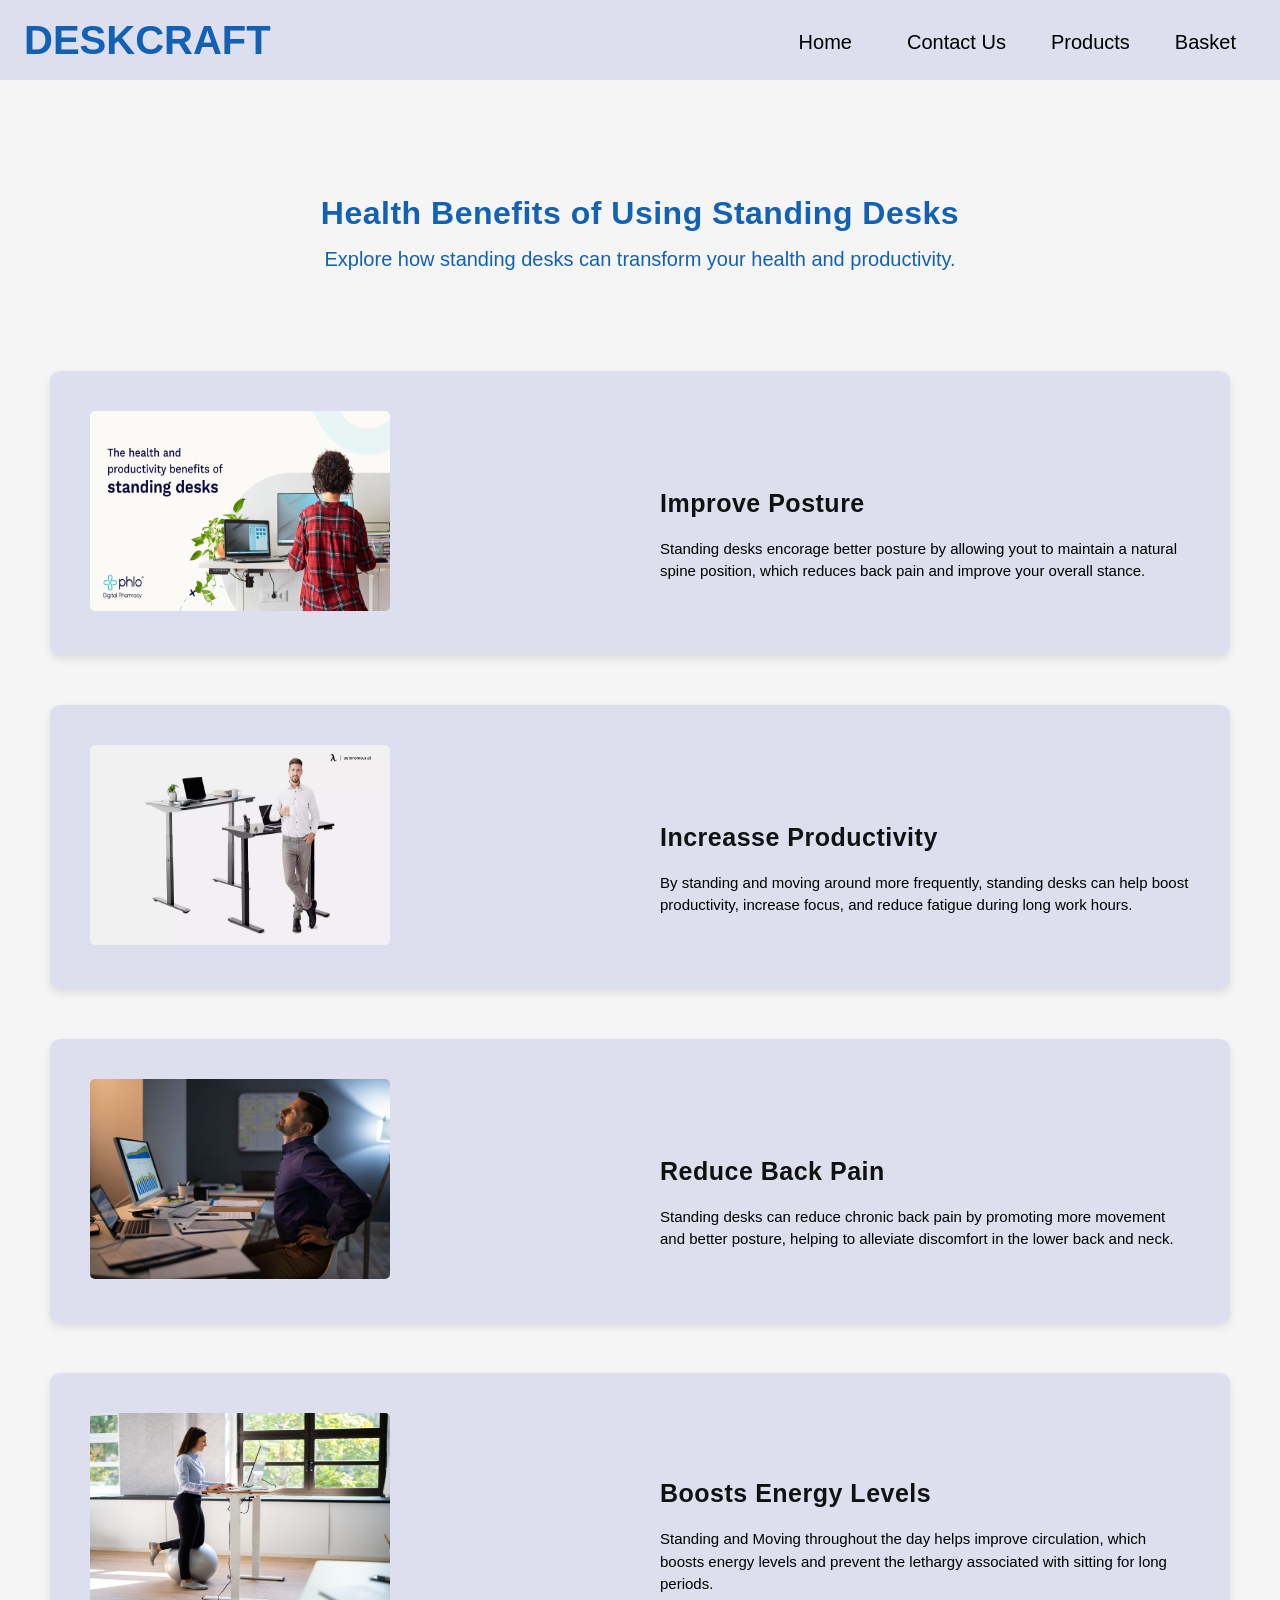
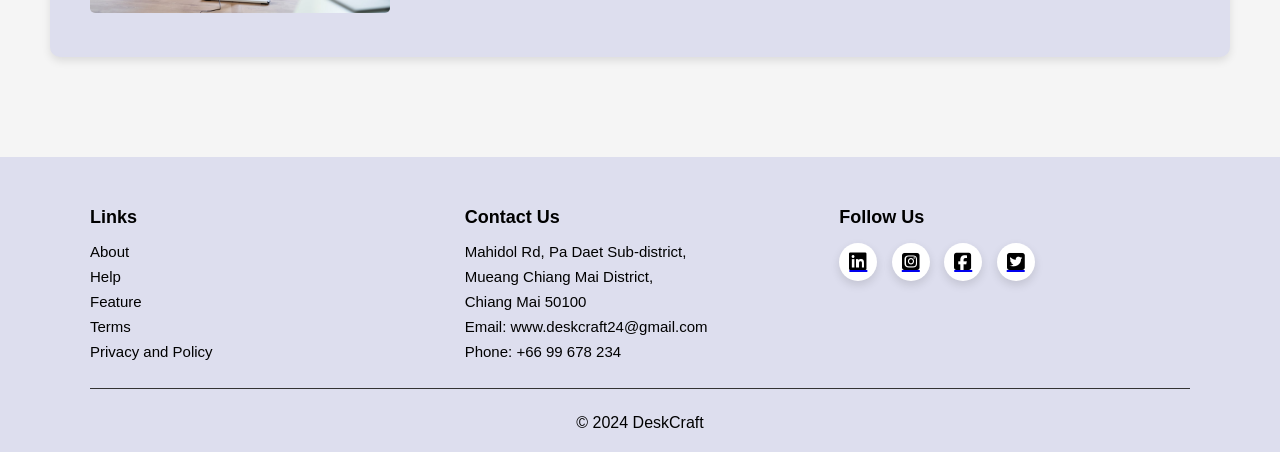
==== HealthBenefit.html @ 2354cfc4 "first" ====
<!DOCTYPE html>
<html lang="en">
<head>
	<meta charset="utf-8">
	<meta name="viewport" content="width=device-width, initial-scale=1">
	<title>Health Benefit</title>
	<link rel="stylesheet" href="https://cdnjs.cloudflare.com/ajax/libs/font-awesome/6.6.0/css/all.min.css" integrity="sha512-Kc323vGBEqzTmouAECnVceyQqyqdsSiqLQISBL29aUW4U/M7pSPA/gEUZQqv1cwx4OnYxTxve5UMg5GT6L4JJg==" crossorigin="anonymous" referrerpolicy="no-referrer">
	<link rel="stylesheet" type="text/css" href="css/main.css">
</head>
<body>
	<div class="main">
	<header>
		<h1 class="logo"><a href="Home.html">DESKCRAFT </a></h1>
		<input type="checkbox" id="nav-toggle" class="nav-toggle">
		<label for="nav-toggle" class="nav-toggle-label">
			<span class="bars"><span></span><span></span><span></span></span>
			Menu
		</label>
		<div class="nav-bar">
			<div class="nav-item">
				<a href="Home.html" target="_self"> Home </a>
			</div>
			<div class="nav-item">	
				<a href="ContactUs.html" target="_self">Contact Us</a>
			</div>
			<div class="product">
				<button class="btn-product">Products</button>
				<div class="dropdown-content">
					<a href="RisingDesk.html" target="_self">Rising Desk</a>
					<a href="HealthBenefit.html" target="_self">Health Benefits</a>
				</div>
			</div>
			<div class="nav-item">
				<a href="basket.html" target="_self"> Basket</a>
			</div>
		</div>
	</header>
	</div>
	<!-- Heder Section -->
	<main class="page-content">
	<header class="healthbenefits-header">
		<h1>Health Benefits of Using Standing Desks</h1>
		<p>Explore how standing desks can transform your health and productivity.</p>
	</header>
	<!-- Health Benefits Section -->
	<section class="health-benefits">
		<div class="hb-items">
			<div class="hb-image">
				<img src="Images/health_benefits2.png" alt="improve posture">
			</div>
			<div class="description">
				<h2>Improve Posture</h2>
				<p>Standing desks encorage better posture by allowing yout to maintain a natural spine position, which reduces back pain and improve your overall stance.</p>
			</div>
		</div>
		<div class="hb-items reverse">
			<div class="description">
				<h2>Increasse Productivity</h2>
				<p>By standing and moving around more frequently, standing desks can help boost productivity, increase focus, and reduce fatigue during long work hours.</p>
			</div>
			<div class="hb-image">
					<img src="Images/health_benefits4.webp" alt="increase productivity">
			</div>
		</div>
		<div class="hb-items">
			<div class="hb-image">
				<img src="Images/health_benefits5.avif" alt="reduce back pain">
			</div>
			<div class="description">
				<h2>Reduce Back Pain</h2>
				<p>Standing desks can reduce chronic back pain by promoting more movement and better posture, helping to alleviate discomfort in the lower back and neck.</p>
			</div>
		</div>
		<div class="hb-items reverse">
			<div class="description">
				<h2>Boosts Energy Levels</h2>
				<p>Standing and Moving throughout the day helps improve circulation, which boosts energy levels and prevent the lethargy associated with sitting for long periods.</p>
			</div>
			<div class="hb-image">
				<img src="Images/health_benefits3.jpg" alt="Boost Energy">
			</div>
		</div>
	</section>
	</main>
	<footer>
		<div class="footer-section">
				<div class="links">
					<h3>Links</h3>
					<ul>
						<li><a href="#">About</a></li>
						<li><a href="#">Help</a></li>
						<li><a href="#">Feature</a></li>
						<li><a href="#">Terms</a></li>
						<li><a href="#">Privacy and Policy</a></li>
					</ul>
				</div>
				<div class="footer-contact">
					<h3>Contact Us</h3>
					<p>Mahidol Rd, Pa Daet Sub-district, </p> 
					<p> Mueang Chiang Mai District,</p>
					<p>Chiang Mai 50100</p>
					<p>Email: <a href="#">www.deskcraft24@gmail.com</a></p>
					<p>Phone: +66 99 678 234</p>
				</div>
				<div class="social-icon">
					<h3>Follow Us</h3>
					<a href="https://www.linkedin.com/"><i class="fa-brands fa-linkedin"></i></a>
					<a href="https://www.instagram.com/"><i class="fa-brands fa-square-instagram"></i></a>
					<a href="https://www.facebook.com/"><i class="fa-brands fa-square-facebook"></i></a>
					<a href="https://x.com/"><i class="fa-brands fa-square-twitter"></i></a>
				</div>
		</div>
		<div class="copyright">
			<p>&copy; 2024 DeskCraft</p>
		</div>
	</footer>
</body>
</html>
---- css/main.css ----
*{
	margin: 0px;
	padding: 0px;
	box-sizing: border-box;
	font-family: Arial , sans-serif;
}
:root{
	--brand: #1261b5;
	--bg: #f5f5f5;
	--panel: #dddeee;
	--text: #111;
	--nav-height: 80px;
	--radius: 10px;
	--shadow: 0px 5px 12px rgba(0, 0, 0, 0.12);
}
body{
	background-color: var(--bg);
	color: var(--text);
}
/*																											Nav Start 																	*/
.main header{
	width: 100%;
	color: #fff;
	background-color: var(--panel);
	display: flex;
	justify-content: space-between;
	align-items: center;
	padding: 10px 24px;
	position: fixed;
	height: var(--nav-height);
	margin: 0;
	top: 0;
	left: 0;
	z-index: 1000;
}
.logo a{
	color: var(--brand);
	font-size: 40px;
	font-family: Poppins, sans-serif;
	float: left;
	text-decoration: none;
}
.nav-toggle{
	display: none;
}
.nav-toggle-label{
	display: none;
	align-items: center;
	gap: 10px;
	color: var(--brand);
	font-weight: bold;
	cursor: pointer;
	border: 1px solid var(--brand);
	padding: 6px 10px;
	border-radius: 6px;
	background: #fff;
}
.nav-toggle-label .bars{
	display: inline-block;
}
.nav-toggle-label .bars span{
	display: block;
	width: 22px;
	height: 2px;
	background: var(--brand);
	margin: 4px 0;
}
.nav-bar .nav-item{
	padding: 10px;
}
.nav-bar{
	display: flex;
	gap: 15px;
	max-width: 800px;
	flex-wrap: wrap;
	margin-top: 5px;
} 
.nav-bar a{
	font-family: Arial;
	font-size: 20px;
	color: black;
	text-decoration: none;
	padding: 10px 10px;
}
.product{
	overflow: visible;
	position: relative;
}
.product .btn-product {
	font-family: Arial;
	font-size: 20px;
	border: none;
	outline: none;
	color: black;
	padding: 10px 10px;
	background-color: inherit;
	cursor: pointer;
}
.nav-bar a:hover, .product:hover .btn-product{
	color: var(--brand);
}
.dropdown-content{
	display: none;
	border: none;
	background-color: var(--panel);
	border-radius: 5px;
	position: absolute;
	top: 100%;
	left: 0;
	min-width: 180px;
	box-shadow: 0px 8px 16px 0px rgba(0, 0, 0, 0.2);
	z-index: 1;
}
.dropdown-content a{
	float: none;
	color: black;
	padding: 12px 16px;
	text-decoration: none;
	display: block;
	text-align: left;
}
.dropdown-content a:hover{
	/* background-color: #1261b5; */
	color: var(--brand);
}
.product:hover .dropdown-content{
	display: block;
}
/*																											Nav End																					*/			
	
/*											       													Body Start 																			*/
.page-content{
	padding-top: calc(var(--nav-height) + 20px);
}
.body-img img{	
	width: 100%;
	height: 670px;
	object-fit: cover;
	border-radius: 10px;
}
.body-img{
	padding: 10px 10px;
}
.hero{
	position: relative;
	min-height: 520px;
	border-radius: 16px;
	overflow: hidden;
	margin: 10px;
	display: flex;
	align-items: center;
}
.hero::after{
	content: "";
	position: absolute;
	inset: 0;
	background: linear-gradient(90deg, rgba(0,0,0,0.55), rgba(0,0,0,0.15));
}
.hero-img{
	position: absolute;
	inset: 0;
	width: 100%;
	height: 100%;
	object-fit: cover;
}
.hero-content{
	position: relative;
	z-index: 1;
	color: #fff;
	max-width: 560px;
	margin-left: 40px;
	background: rgba(0,0,0,0.35);
	padding: 24px 28px;
	border-radius: 14px;
	backdrop-filter: blur(2px);
}
.hero-content h1{
	font-size: 44px;
	line-height: 1.1;
	margin-bottom: 12px;
}
.hero-content p{
	font-size: 18px;
	line-height: 1.6;
	margin-bottom: 18px;
}
.section{
	width: 80%;
	height: auto;
	margin: auto;
	margin-top: 10px;
	display: flex;
	align-items: center;
	padding: 20px;
	justify-content: center;
}
.text{
	flex: 1;
}
.text h1{
	font-size: 48px;
	color: var(--brand);
}
.cta{
	flex: 1;
	margin-top: 10px;
	margin-left: 25px;
}
.cta p{
	font-size: 20px;
}
.btns{
	margin-top: 40px;
}
.btn-learn-more{
	width: 120px;
	height: 40px;
	background: #000;
	border: none;
	font-size: 18px;
	cursor: pointer;
	color: #fff;
	transition: 0.2s ease;
	margin-right: 10px;
}
.btn-signup{
	width: 120px;
	height: 40px;
	background: #fff;
	border: 1px solid #000;
	font-size: 18px;
	cursor: pointer;
	color: #000;
	transition: 0.2s ease;
}
.btn-learn-more:hover{
	background-color: #333;
}
.btn-signup:hover{
	background-color: #333;
	color: #fff;
}
.section2{
	max-width: 100%;
/*	height: 490px;*/
/*	flex-wrap: wrap;*/
	margin: auto;
	padding: 40px 20px;
	margin-top: 30px;
	align-items: center;
	display: flex;
	justify-content: center;
	background-color: var(--panel);
	gap: 24px;

}
.section2 > div{
	flex-basis: 33.33%;
}
.section2 .body-img2 img{
	width: 100%;
	height: 380px;
/*	margin: 20px;
	margin-left: 75px;*/
	border: none;
	object-fit: cover;
	border-radius: 12px;
	box-shadow: var(--shadow);
}
.text2{
	text-align: left;
	padding: 10px;
}
.text2 h1{
	font-size: 34px;
	color: #000;
	line-height: 1.2;
	margin-bottom: 12px;
}
.text2 p{	
	font-size: 16px;
	color: #000;
	line-height: 25px;
	text-align: left;
}
.benf-list{
	list-style: none;
	margin-left: 0;
}
.benf-list li{
	display: flex;
	align-items: center;
	font-size: 16px;
	margin-bottom: 10px;
}
.fa-solid{
	font-size: 18px;
	margin-right: 10px;
}
.link{
	margin-top: 20px;
	/* border: 1px solid #333; */
}
.link a{
	color: var(--brand);
	text-decoration: none;
	font-weight: bold;

}
.section3{
	text-align: center;
	padding: 20px 20px;
	background-color: #f8f8f8;
}
.section3 h2{
	font-size: 32px;
	font-family: tahoma;
	margin-bottom: 28px;
	color: var(--brand);
	text-transform: none;
	letter-spacing: 0.5px;
}
.healthbenefits-container{
	display: flex;
	justify-content: center;
	gap: 24px;
	flex-wrap: wrap;
	max-width: 1100px;
	margin: 0 auto;
}
.healthbenefits{
	background-color: #fff;
	padding: 18px;
	width: 320px;
	box-shadow: var(--shadow);
	text-align: left;
	border-radius: var(--radius);
	border: 1px solid rgba(0, 0, 0, 0.08);
	transition: transform 0.2s ease, box-shadow 0.2s ease;
	display: flex;
	flex-direction: column;
}
.healthbenefits img{
	height: 220px;
	width: 100%;
	border-radius: 8px;
	object-fit: cover;
}
.section3 h3{
	font-size: 22px;
	margin: 14px 0 8px;
	color: #111;
}
.section3 p{
	font-size: 16px;
	margin-bottom: 15px;
	color: #222;
	line-height: 1.5;
	flex: 1;
}
.healthbenefits-container .link-explore, .link-details, .link-getstarted{
	display: inline-block;
	text-decoration: none;
	padding: 10px 14px;
	border: 1px solid var(--brand);
	border-radius: 999px;
	color: var(--brand);
	font-size: 15px;
	font-weight: bold;
	align-self: flex-start;
	background: #f3f7ff;
}
.link-getstarted:hover , .link-explore:hover, .link-details:hover{
	background-color: var(--brand);
	transition: 0.2s;
	color: #fff;
}
.healthbenefits:hover{
	transform: translateY(-6px);
	box-shadow: 0 10px 22px rgba(0, 0, 0, 0.16);
}
.section4{
	background-color: #F8F8F8;
	padding: 50px 0;
	text-align: center;
}
.section4 h2{
	margin-bottom: 28px;
	font-size: 32px;
	font-family: tahoma;
	color: var(--brand);
	text-transform: none;
	letter-spacing: 0.5px;
}
.promotions{
	display: grid;
/*	height: 600px;*/	
	grid-template-columns: repeat(4, 1fr);
	gap: 20px;
	border-radius: 8px;
	padding: 0 20px;
}
.promotions-desks img{
	width: 100%;
	border-radius: 12px;
	height: 240px;
	margin-bottom: 14px;
	background: #fff;
	object-fit: cover;
}
.promotions-desks h3{
	font-size: 22px;
	margin-bottom: 10px;
	font-family: tahoma;
}
.promotions-desks p{
	font-size: 15px;
	color: #000;
	margin-bottom: 10px;
}
.promotions-desks .price{
	font-size: 18px;
	font-weight: bold;
	display: block;
	color: var(--brand);
}
.btn-buynow{
	display: inline-block;
	border-radius: 5px;
	text-decoration: none;
	padding: 10px 20px;
	color: #fff;
	background-color: var(--brand);
	align-self: flex-start;
	width: auto;
}
.btn-buynow:hover{
	background-color: #0056b3;
}
.promotions-desks:hover{
	transform: translateY(-6px);
	transition: 0.2s;
	box-shadow: 0 10px 22px rgba(0, 0, 0, 0.16);
}
.promotions-desks{
	background: #fff;
	padding: 16px;
	border-radius: 14px;
	border: 1px solid rgba(0,0,0,0.08);
	box-shadow: var(--shadow);
	text-align: left;
	display: flex;
	flex-direction: column;
	transition: transform 0.2s ease, box-shadow 0.2s ease;
}
.video-section{
	position: relative;
	padding: 40px 20px 60px;
	background: #f8f8f8;
}
.video-section h2{
	text-align: center;
	font-size: 32px;
	font-family: tahoma;
	text-transform: none;
	color: var(--brand);
	margin: 0 auto 24px;
	padding: 0;
	max-width: 900px;
}
#bg-video{
	width: 100%;
	height: 100%;
	display: block;
	object-fit: cover;
}
.video-wrap{
	max-width: 1100px;
	margin: 0 auto;
	border-radius: 16px;
	overflow: hidden;
	box-shadow: var(--shadow);
	background: #000;
	aspect-ratio: 16 / 9;
	display: flex;
	align-items: center;
}
.end-text{
	padding:20px;
}
.end-text h1{
	font-size: 35px;
	text-align: center;
	color: var(--brand);
	margin-top:40px;
	margin-bottom: 25px;
	font-family: tahoma;
}
.end-text p{
	max-width: 800px;
	text-align: justify;
	font-size: 18px;
	margin: 0 auto;
	line-height: 1.5;
	font-family: tahoma, sans-serif;
}
/*																										Body End																	*/
/*																							 	 Contact Us Page Start												*/
.contact-container{
	max-width: 900px;
	margin: 40px auto;
	display: flex;
	background-color: #fff;
	box-shadow: 2px 2px 4px rgba(0, 0, 0, 0.5);
	border-radius: 10px;
	gap: 5px;
}
.map{
	width: 50%;
}
.map iframe{
	width: 100%;
	height: 100%;
	border: none;
	border-radius: 10px 0 0 10px;
}
.form{
	border: 10px;
/*	border: 1px solid	#333;*/
	border-radius: 5px;
	padding: 3%;
	background-color: #fff;
	width: 50%;
	text-align: center;
	box-shadow: 0px 8px 20px 0px rgba(0, 0, 0, 0.2);
	display: flex;
	flex-direction: column;
	gap: 6px;
}
.form h3{
	font-size: 24px;
	margin-bottom: 5px;
	color: black;
	text-transform: uppercase;
}
.form p {
	font-size: 14px;
	margin-bottom: 16px;
	color: #000;
}
.contact-form{
	display: grid;
	grid-template-columns: 1fr 1fr;
	gap: 14px 16px;
	text-align: left;
}
.form-text{
	margin-bottom: 20px;
	text-align: left;
}
.form-text label{
	font-weight: bold;
	display: block;
	margin-bottom: 5px;
}
.form-text span{
	color: red;
}
input, textarea {
	width: 100%;
	padding: 10px;
	border: 1px solid #333;
	border-radius: 6px;
	background: #fff;
	transition: border-color 0.2s ease, box-shadow 0.2s ease;
}
input:focus, textarea:focus{
	outline: none;
	border-color: var(--brand);
	box-shadow: 0 0 0 3px rgba(18, 97, 181, 0.15);
}
textarea {
	resize: none;
}
#message{
	min-height: 140px;
}
.contact-form .full{
	grid-column: span 2;
}
#first-name{
	height: 36px;
	border: 1px solid black;
	border-radius: 3px;
	margin-top: 10px;
}
#last-name{
	height: 36px;
	margin-top: 10px;
	border: 1px solid black;
	border-radius: 3px;
}
.form-actions{
	grid-column: span 2;
	display: flex;
	justify-content: flex-end;
}
.btn-submit{
	background-color: var(--brand);
	color: white;
	padding: 10px 20px;
	border: none;
	border-radius: 5px;
	font-size: 16px;
	cursor: pointer;
	text-transform: uppercase;
	margin-top: 5px;
	transition: 0.2s ease;
}
.btn-submit:hover{
	background-color: #000;
}
/*																													Contact Us Page	End											*/

/*																											Rising Desk Page Start											*/
#rd-section .rd-container{
	margin: 20px 10px;
	display: grid;
	grid-template-columns: repeat(auto-fit, minmax(300px,1fr));
	justify-content: center;
	align-items: center;
	gap: 24px;
}
#rd-section{
	padding-top: 20px;
}
.rd-hero{
	background: linear-gradient(135deg, #f5f7ff, #e9effa);
	border-radius: 16px;
	padding: 28px 32px;
	margin: 10px;
	box-shadow: var(--shadow);
}
.rd-hero h1{
	font-size: 34px;
	color: var(--brand);
	margin-bottom: 8px;
}
.rd-hero p{
	font-size: 16px;
	color: #333;
}
.rd-header{
	text-align: center;
	margin: 20px auto 10px;
	max-width: 900px;
}
.rd-header h2{
	font-size: 28px;
	color: #111;
	margin-bottom: 6px;
}
.rd-header p{
	color: #444;
}
.risingdesk:hover {
	transform: translateY(-5px);
	transition: 0.2s;
}
.risingdesk {
	text-align: left;
	background-color: #fff;
	padding: 16px;
	border-radius: 12px;
	width: 300px;
	box-shadow: var(--shadow);
	margin: auto;
	position: relative;
}
.risingdesk .img{
	display: block;
	border: 1px solid rgba(0,0,0,0.08);
	border-radius: 10px;
	width: 100%;
	height: 220px;
	background-color: transparent;
	position: relative;
}
.risingdesk .img img{
	width: 100%;
	height: 100%;
	border-radius: 10px;
	object-fit: cover;
}
.plus-icon i{
/*	top: 200px;*/
	bottom: 10px;
	right: 10px;
	font-size: 25px;
	position: absolute;
	cursor: pointer;
	background: #fff;
	border-radius: 50%;
	box-shadow: 0 6px 16px rgba(0,0,0,0.15);
	padding: 6px;
}
.risingdesk h2{
	margin-top: 10px;
	font-size: 18px;
}
.risingdesk a{
	font-size: 16px;
	color: var(--brand);
}
.plus-icon i:hover{
	color: var(--brand);
	transition: 0.2s;
}
.risingdesk p{
	font-size: 15px;
	cursor: pointer;
	margin: 5px;
}
.risingdesk p b{
	color: var(--brand);
	font-size: 16px;
}
/*																									Rising Desk Page End																*/
/*																									Health Benefits Page Start 													*/
.healthbenefits-header h1, .health-benefits h2 {
	font-family: tahoma, sans-serif;
	margin-top: 45px;
	text-transform: none;
	letter-spacing: 0.5px;
}
.health-benefits img{
	width: 300px;
	height: 200px;
	border-radius: 5px;
}
.healthbenefits-header{
	text-align: center;
	padding: 50px;
}
.healthbenefits-header h1{
	font-size: 32px;
	margin-bottom: 16px;
	color: var(--brand);
}
.healthbenefits-header p{
	font-size: 20px;
	color: #1261b5;
}
.health-benefits{
	padding: 50px;
}
.hb-items{
	display: flex;
	background-color: #dddeee;
	padding: 20px;
	align-items: center;
	margin-bottom: 50px;
	border-radius: 10px;
	box-shadow: 0 4px 8px rgba(0, 0, 0, 0.1);
}
.hb-items.reverse{
	flex-direction: row-reverse;
}
.hb-image{
	flex: 1;
	padding: 20px;
}
.description{
	flex: 1;
	padding: 20px;
}
.description h2{
	font-size: 25px;
	margin-bottom: 20px;
}
.description p{
	font-size: 15px;
	color: #000;
	line-height: 1.5;
}
/*																										Health Benefits Page end 												*/

/*																											Basket Page Start 														*/
.basket h2{	
	text-align: center;
	font-size: 32px;
	margin-bottom: 25px;
	text-transform: none;
	letter-spacing: 0.5px;
}
.basket h2, .basket-products h2{
	font-family: tahoma, sans-serif;
}
.basket-products img{
	width: 120px;
	height: 120px;
	object-fit: cover;
	border-radius: 10px;
}
.basket{
	background-color: var(--panel);
	width: 80%;
	padding: 20px;
	margin: 30px auto 50px;
	border-radius: 8px;
	box-shadow: 0 4px 8px rgba(0, 0, 0, 0.1);
}
.basket-head{
	display: grid;
	grid-template-columns: 1fr 120px 80px;
	gap: 12px;
	padding: 10px 20px;
	font-weight: bold;
	color: #333;
	text-transform: uppercase;
	font-size: 13px;
	letter-spacing: 0.6px;
}
.basket-products{
	display: grid;
	grid-template-columns: 1fr 120px 80px;
	align-items: center;
	gap: 12px;
	padding: 18px 20px;
	margin-bottom: 18px;
	border: 1px solid rgba(0,0,0,0.12);
	border-radius: 10px;
	background-color: #fff;
	box-shadow: var(--shadow);
}
.basket-info{
	display: flex;
	align-items: center;
	gap: 16px;
}
.products-details{
	flex: 1;
	margin-left: 0;
}
.products-details h2{
	margin-bottom: 10px;
	font-size: 18px;
}
.products-details p{
	font-size: 16px;
	margin-bottom: 5px;
}
.basket-price{
	font-weight: bold;
	color: var(--brand);
	font-size: 16px;
}
.basket-qty{
	display: flex;
	justify-content: flex-start;
}
.qualtity{
	padding: 10px;
	width: 70px;
	font-size: 16px;
	border-radius: 1px;
	border-radius: 2px;
}
.total{
	margin-top: 20px;
	display: flex;
	justify-content: space-between;
	align-items: center;
	gap: 12px;
	padding: 10px 4px 0;
}
.total h2{
	font-size: 20px;
	font-family: tahoma;
	margin-bottom: 10px;
}
.btn-checkout{
	color: #000;
	background-color: var(--brand);
	border: none;
	padding: 10px 10px;
	color: #fff;
	cursor: pointer;
	border-radius: 5px;
	font-size: 18px;
	transition: 0.3s ease;
	text-transform: uppercase;
}
.btn-checkout:hover{
	background-color: #333;

}
/*																												Basket Page End 													*/
/*																													Footer Start														*/
footer{
	background-color:  var(--panel);
	color: #000;
	padding: 40px 20px 20px;
}
.footer-section{
	display: flex;
	justify-content: center;
	gap: 24px;
	max-width: 1100px;
	width: 100%;
	margin: 0 auto;
	padding: 10px 0 20px;
	border-bottom: 1px solid #333;
}
.footer-section > div{
	flex: 1;
	min-width: 220px;
	text-align: left;
}
.links h3, .footer-contact h3, .social-icon h3{
	margin-bottom: 15px;
	font-size: 18px;
}
.links a, .footer-contact a{
	color: #000;
	text-decoration: none;
	font-size: 15px;
}
.links ul{
	list-style: none;
}
.links ul li a:hover, .footer-contact a:hover{
	text-decoration: underline;
}
.footer-contact p, .links ul li {
	margin: 8px 0;
	font-size: 15px;
}
.social-icon a{
	margin-right: 10px;
	display: inline-flex;
	align-items: center;
	justify-content: center;
	width: 38px;
	height: 38px;
	border-radius: 50%;
	background: #fff;
	box-shadow: 0 4px 10px rgba(0,0,0,0.12);
	transition: transform 0.2s ease, box-shadow 0.2s ease;
}
.footer-copyright{
	text-align: center;
	padding: 10px 0;
	border-top: 1px solid	black;
	margin-top: 20px;
}
.copyright p{
	text-align: center;
	margin-top: 25px;
}
.fa-brands{
	font-size: 20px;
	color: black;
}
.social-icon a:hover{
	transform: translateY(-2px);
	box-shadow: 0 8px 18px rgba(0,0,0,0.18);
}

@media only screen and (max-width: 768px){
	.nav-toggle-label{
		display: flex;
	}
	.nav-bar{
		position: absolute;
		top: var(--nav-height);
		left: 0;
		right: 0;
		background: var(--panel);
		flex-direction: column;
		align-items: flex-start;
		padding: 12px 20px 16px;
		gap: 6px;
		display: none;
		box-shadow: var(--shadow);
	}
	.nav-bar .nav-item{
		width: 100%;
		padding: 6px 0;
	}
	.nav-bar a, .product .btn-product{
		width: 100%;
		padding: 8px 0;
		text-align: left;
	}
	.nav-toggle:checked + .nav-toggle-label + .nav-bar{
		display: flex;
	}
	.product{
		width: 100%;
	}
	.dropdown-content{
		position: static;
		box-shadow: none;
		background: transparent;
		padding-left: 12px;
	}
	.product:hover .dropdown-content{
		display: none;
	}
	.product:focus-within .dropdown-content{
		display: block;
	}
}
/*																												Footer End														*/

/*																												Responsive															*/
.row::after {
  content: "";
  clear: both;
  display: table;
}

[class*="col-"] {
  float: left;
  padding: 10px;
}


@media only screen and (min-width: 800px) {
  /* For desktop: > 800 */
  .col-l-1 {width: 8.33%;}
  .col-l-2 {width: 16.66%;}
  .col-l-3 {width: 25%;}
  .col-l-4 {width: 33.33%;}
  .col-l-5 {width: 41.66%;}
  .col-l-6 {width: 50%;}
  .col-l-7 {width: 58.33%;}
  .col-l-8 {width: 66.66%;}
  .col-l-9 {width: 75%;}
  .col-l-10 {width: 83.33%;}
  .col-l-11 {width: 91.66%;}
  .col-l-12 {width: 100%;}
}

@media only screen and (min-width: 550px) and (max-width: 799px) {

  /* For tablet: > 550  and  < 799 */
  .col-m-1 {width: 8.33%;}
  .col-m-2 {width: 16.66%;}
  .col-m-3 {width: 25%;}
  .col-m-4 {width: 33.33%;}
  .col-m-5 {width: 41.66%;}
  .col-m-6 {width: 50%;}
  .col-m-7 {width: 58.33%;}
  .col-m-8 {width: 66.66%;}
  .col-m-9 {width: 75%;}
  .col-m-10 {width: 83.33%;}
  .col-m-11 {width: 91.66%;}
  .col-m-12 {width: 100%;}
}
@media only screen and (max-width: 549px) {
  /* For mobiles: < 549 */
  .col-s-1 {width: 8.33%;}
  .col-s-2 {width: 16.66%;}
  .col-s-3 {width: 25%;}
  .col-s-4 {width: 33.33%;}
  .col-s-5 {width: 41.66%;}
  .col-s-6 {width: 50%;}
  .col-s-7 {width: 58.33%;}
  .col-s-8 {width: 66.66%;}
  .col-s-9 {width: 75%;}
  .col-s-10 {width: 83.33%;}
  .col-s-11 {width: 91.66%;}
  .col-s-12 {width: 100%;}

  .risingdesks-section{
 		flex-direction: column;
 		align-items: center;
 	}
 	.risingdesk{
 		margin-bottom: 20px;
 	}
  .footer-links, .footer-contact, .footer-social {
  	text-align: center;
  }
 }
@media only screen and (max-width: 768px) {
 	.header-button{
			margin: 10px;
 	}
	.section2, .healthbenefits-container {
		flex-direction: column;
		text-align: center;
	}
	.hero{
		min-height: 420px;
		margin: 10px;
	}
	.hero-content{
		margin: 0 16px;
		max-width: 100%;
	}
	.hero-content h1{
		font-size: 32px;
	}
 	.section2 > div{
 		margin-bottom: 30px;
 	}
 	.section3 .healthbenefits-container{
 		padding: 0 20px;
 	}
 	.section3 .healthbenefits{
 		width: 100%;
 	}
 	.healthbenefits-container{
 		gap: 10px;
 	}
	.footer-section{
		flex-direction: column;
		justify-content: center;
		align-items: center;
	}
	.footer-section > div{
		margin-bottom: 20px;
		text-align: center;
	}
 	.promotions{
		grid-template-columns: 1fr 1fr;
		gap: 15px;
	}
 	.contact-container{
		flex-direction: column;
		align-items: center;
		box-shadow: 0 0 0;
	}
	.contact-container > div{
		width: 90%;
	}
	.map{
		height: 400px;
	}
	.basket{
		width: 92%;
	}
	.basket-head{
		display: none;
	}
	.basket-products{
		grid-template-columns: 1fr;
	}
	.basket-products img{
		width: 100%;
		height: auto;
		max-height: 220px;
	}
	.basket-price, .basket-qty{
		justify-content: flex-start;
	}
	.full-name{
		flex-direction: column;
		justify-content: flex-start;
	}
	.full-name > input{
		width: 100%;
	}
	#first-name{
		width: 100%;
	}
	#last-name{
		margin-left: 0;
		width: 100%;
	}
	.contact-form{
		grid-template-columns: 1fr;
	}
	.contact-form .full{
		grid-column: span 1;
	}
	.form-actions{
		justify-content: flex-start;
	}
	.hb-items, .hb-items.reverse{
		flex-direction: column;
	}
	.description h2{
		text-align: center;
	}
	.description p{
		text-align: justify;
	}
	.end-text p{
		margin: 0;
	}
 }
@media screen and (max-width: 480px){
	.promotions{
		grid-template-columns: 1fr;
	}
}
/*																										Responsive															*/
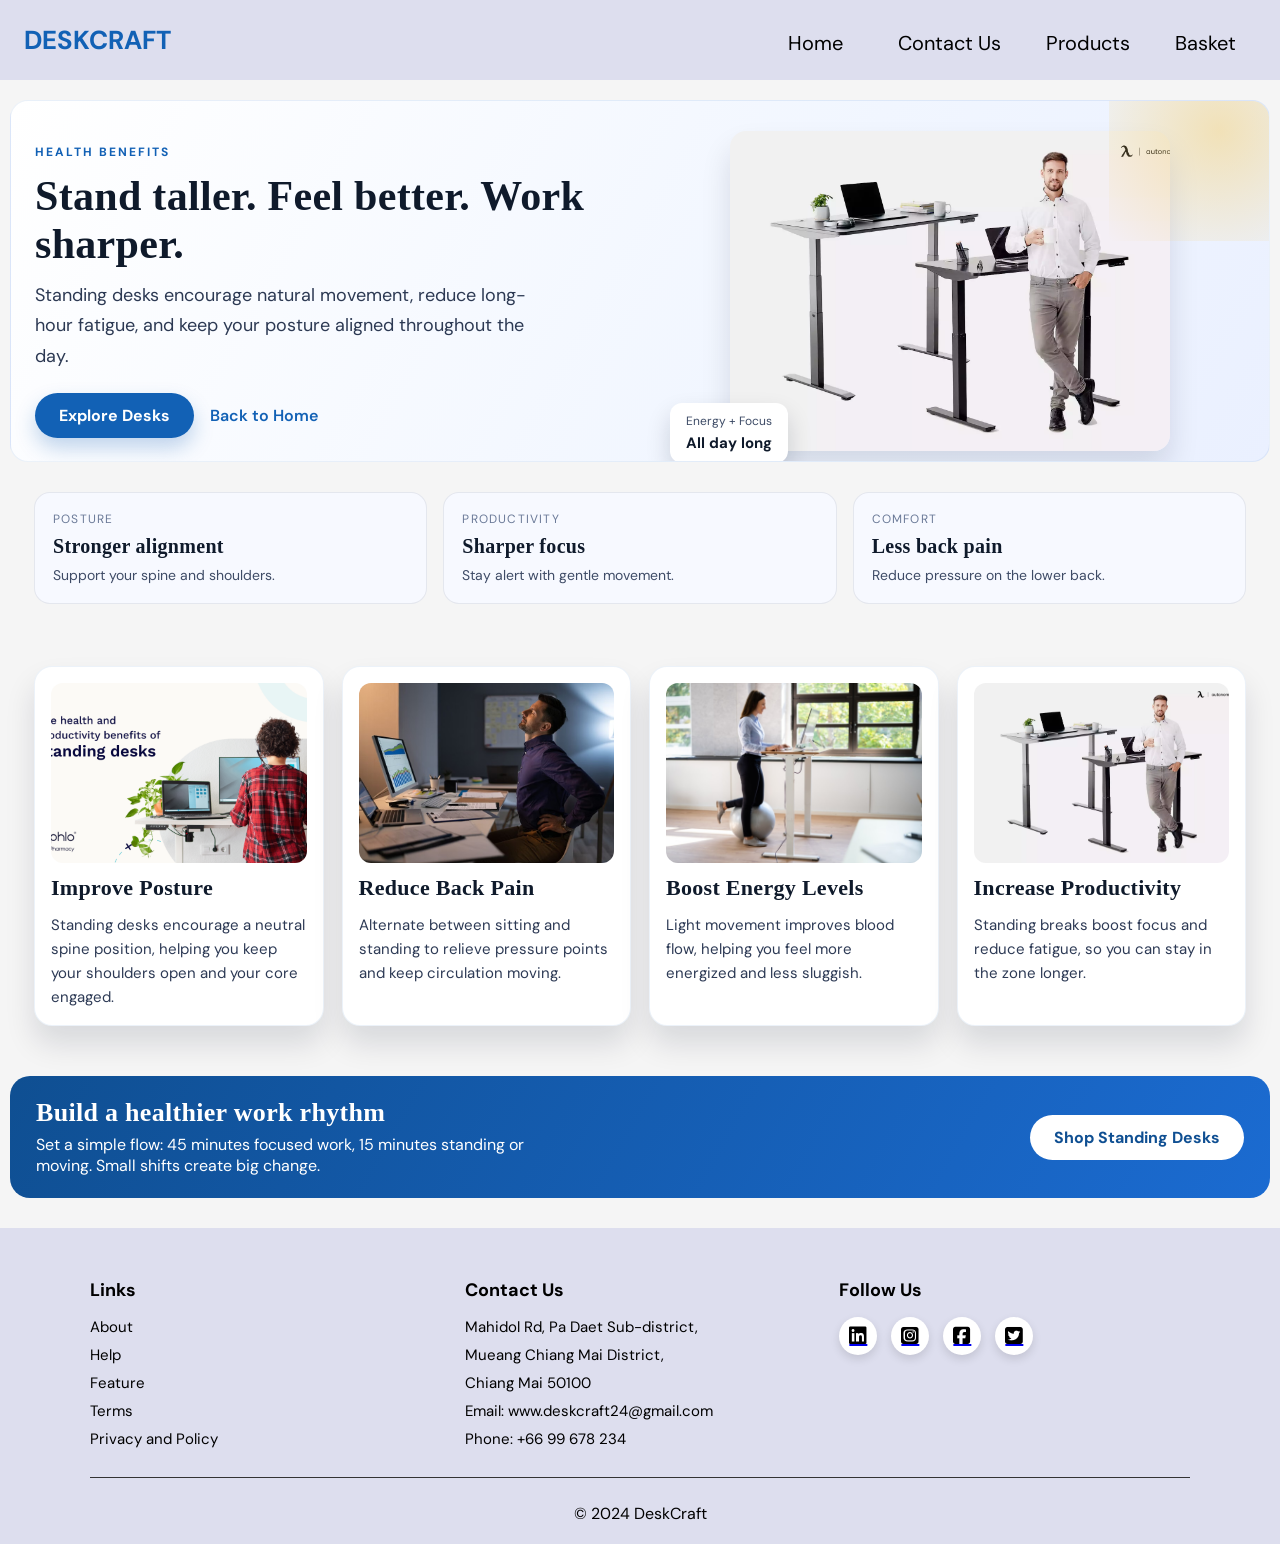
==== commit 53fd5e7c: "update" ====
--- a/HealthBenefit.html
+++ b/HealthBenefit.html
@@ -36,51 +36,75 @@
 		</div>
 	</header>
 	</div>
-	<!-- Heder Section -->
-	<main class="page-content">
-	<header class="healthbenefits-header">
-		<h1>Health Benefits of Using Standing Desks</h1>
-		<p>Explore how standing desks can transform your health and productivity.</p>
-	</header>
-	<!-- Health Benefits Section -->
-	<section class="health-benefits">
-		<div class="hb-items">
-			<div class="hb-image">
-				<img src="Images/health_benefits2.png" alt="improve posture">
+	<!-- Health Benefits Page -->
+	<main class="page-content hb-page">
+		<section class="hb-hero">
+			<div class="hb-hero-content">
+				<p class="hb-eyebrow">Health Benefits</p>
+				<h1>Stand taller. Feel better. Work sharper.</h1>
+				<p class="hb-sub">Standing desks encourage natural movement, reduce long-hour fatigue, and keep your posture aligned throughout the day.</p>
+				<div class="hb-cta">
+					<a class="hb-btn" href="RisingDesk.html">Explore Desks</a>
+					<a class="hb-link" href="Home.html">Back to Home</a>
+				</div>
 			</div>
-			<div class="description">
+			<div class="hb-hero-media">
+				<img src="Images/health_benefits4.webp" alt="Healthy work setup">
+				<div class="hb-badge">
+					<span>Energy + Focus</span>
+					<strong>All day long</strong>
+				</div>
+			</div>
+		</section>
+
+		<section class="hb-metrics">
+			<div class="hb-metric">
+				<p>Posture</p>
+				<h3>Stronger alignment</h3>
+				<span>Support your spine and shoulders.</span>
+			</div>
+			<div class="hb-metric">
+				<p>Productivity</p>
+				<h3>Sharper focus</h3>
+				<span>Stay alert with gentle movement.</span>
+			</div>
+			<div class="hb-metric">
+				<p>Comfort</p>
+				<h3>Less back pain</h3>
+				<span>Reduce pressure on the lower back.</span>
+			</div>
+		</section>
+
+		<section class="hb-grid">
+			<article class="hb-card">
+				<img src="Images/health_benefits2.png" alt="Improve posture">
 				<h2>Improve Posture</h2>
-				<p>Standing desks encorage better posture by allowing yout to maintain a natural spine position, which reduces back pain and improve your overall stance.</p>
+				<p>Standing desks encourage a neutral spine position, helping you keep your shoulders open and your core engaged.</p>
+			</article>
+			<article class="hb-card">
+				<img src="Images/health_benefits5.avif" alt="Reduce back pain">
+				<h2>Reduce Back Pain</h2>
+				<p>Alternate between sitting and standing to relieve pressure points and keep circulation moving.</p>
+			</article>
+			<article class="hb-card">
+				<img src="Images/health_benefits3.jpg" alt="Boost energy levels">
+				<h2>Boost Energy Levels</h2>
+				<p>Light movement improves blood flow, helping you feel more energized and less sluggish.</p>
+			</article>
+			<article class="hb-card">
+				<img src="Images/health_benefits4.webp" alt="Increase productivity">
+				<h2>Increase Productivity</h2>
+				<p>Standing breaks boost focus and reduce fatigue, so you can stay in the zone longer.</p>
+			</article>
+		</section>
+
+		<section class="hb-banner">
+			<div class="hb-banner-text">
+				<h2>Build a healthier work rhythm</h2>
+				<p>Set a simple flow: 45 minutes focused work, 15 minutes standing or moving. Small shifts create big change.</p>
 			</div>
-		</div>
-		<div class="hb-items reverse">
-			<div class="description">
-				<h2>Increasse Productivity</h2>
-				<p>By standing and moving around more frequently, standing desks can help boost productivity, increase focus, and reduce fatigue during long work hours.</p>
-			</div>
-			<div class="hb-image">
-					<img src="Images/health_benefits4.webp" alt="increase productivity">
-			</div>
-		</div>
-		<div class="hb-items">
-			<div class="hb-image">
-				<img src="Images/health_benefits5.avif" alt="reduce back pain">
-			</div>
-			<div class="description">
-				<h2>Reduce Back Pain</h2>
-				<p>Standing desks can reduce chronic back pain by promoting more movement and better posture, helping to alleviate discomfort in the lower back and neck.</p>
-			</div>
-		</div>
-		<div class="hb-items reverse">
-			<div class="description">
-				<h2>Boosts Energy Levels</h2>
-				<p>Standing and Moving throughout the day helps improve circulation, which boosts energy levels and prevent the lethargy associated with sitting for long periods.</p>
-			</div>
-			<div class="hb-image">
-				<img src="Images/health_benefits3.jpg" alt="Boost Energy">
-			</div>
-		</div>
-	</section>
+			<a class="hb-btn hb-btn-light" href="RisingDesk.html">Shop Standing Desks</a>
+		</section>
 	</main>
 	<footer>
 		<div class="footer-section">
--- a/css/main.css
+++ b/css/main.css
@@ -1,9 +1,12 @@
+@import url('https://fonts.googleapis.com/css2?family=DM+Sans:wght@400;600;700&display=swap');
+
 *{
 	margin: 0px;
 	padding: 0px;
 	box-sizing: border-box;
-	font-family: Arial , sans-serif;
-}
+	font-family: "DM Sans", sans-serif;
+}
+
 :root{
 	--brand: #1261b5;
 	--bg: #f5f5f5;
@@ -35,8 +38,8 @@
 }
 .logo a{
 	color: var(--brand);
-	font-size: 40px;
-	font-family: Poppins, sans-serif;
+	font-size: 26px;
+	font-family: inherit;
 	float: left;
 	text-decoration: none;
 }
@@ -76,7 +79,7 @@
 	margin-top: 5px;
 } 
 .nav-bar a{
-	font-family: Arial;
+	font-family: inherit;
 	font-size: 20px;
 	color: black;
 	text-decoration: none;
@@ -87,7 +90,7 @@
 	position: relative;
 }
 .product .btn-product {
-	font-family: Arial;
+	font-family: inherit;
 	font-size: 20px;
 	border: none;
 	outline: none;
@@ -242,8 +245,6 @@
 }
 .section2{
 	max-width: 100%;
-/*	height: 490px;*/
-/*	flex-wrap: wrap;*/
 	margin: auto;
 	padding: 40px 20px;
 	margin-top: 30px;
@@ -260,8 +261,6 @@
 .section2 .body-img2 img{
 	width: 100%;
 	height: 380px;
-/*	margin: 20px;
-	margin-left: 75px;*/
 	border: none;
 	object-fit: cover;
 	border-radius: 12px;
@@ -299,7 +298,6 @@
 }
 .link{
 	margin-top: 20px;
-	/* border: 1px solid #333; */
 }
 .link a{
 	color: var(--brand);
@@ -314,7 +312,7 @@
 }
 .section3 h2{
 	font-size: 32px;
-	font-family: tahoma;
+	font-family: inherit;
 	margin-bottom: 28px;
 	color: var(--brand);
 	text-transform: none;
@@ -387,14 +385,13 @@
 .section4 h2{
 	margin-bottom: 28px;
 	font-size: 32px;
-	font-family: tahoma;
+	font-family: inherit;
 	color: var(--brand);
 	text-transform: none;
 	letter-spacing: 0.5px;
 }
 .promotions{
 	display: grid;
-/*	height: 600px;*/	
 	grid-template-columns: repeat(4, 1fr);
 	gap: 20px;
 	border-radius: 8px;
@@ -411,7 +408,7 @@
 .promotions-desks h3{
 	font-size: 22px;
 	margin-bottom: 10px;
-	font-family: tahoma;
+	font-family: inherit;
 }
 .promotions-desks p{
 	font-size: 15px;
@@ -461,7 +458,7 @@
 .video-section h2{
 	text-align: center;
 	font-size: 32px;
-	font-family: tahoma;
+	font-family: inherit;
 	text-transform: none;
 	color: var(--brand);
 	margin: 0 auto 24px;
@@ -494,7 +491,7 @@
 	color: var(--brand);
 	margin-top:40px;
 	margin-bottom: 25px;
-	font-family: tahoma;
+	font-family: inherit;
 }
 .end-text p{
 	max-width: 800px;
@@ -502,7 +499,7 @@
 	font-size: 18px;
 	margin: 0 auto;
 	line-height: 1.5;
-	font-family: tahoma, sans-serif;
+	font-family: inherit;
 }
 /*																										Body End																	*/
 /*																							 	 Contact Us Page Start												*/
@@ -727,61 +724,207 @@
 }
 /*																									Rising Desk Page End																*/
 /*																									Health Benefits Page Start 													*/
-.healthbenefits-header h1, .health-benefits h2 {
-	font-family: tahoma, sans-serif;
-	margin-top: 45px;
-	text-transform: none;
-	letter-spacing: 0.5px;
-}
-.health-benefits img{
-	width: 300px;
-	height: 200px;
-	border-radius: 5px;
-}
-.healthbenefits-header{
-	text-align: center;
-	padding: 50px;
-}
-.healthbenefits-header h1{
-	font-size: 32px;
-	margin-bottom: 16px;
-	color: var(--brand);
-}
-.healthbenefits-header p{
+.hb-page{
+	font-family: "DM Sans", sans-serif;
+}
+.hb-page h1, .hb-page h2, .hb-page h3{
+	font-family: "Playfair Display", serif;
+	letter-spacing: 0.3px;
+}
+.hb-page{
+	--hb-ink: #0f1a2b;
+	--hb-warm: #f5d37d;
+	--hb-soft: #edf2fb;
+	--hb-ice: #f7f9ff;
+	--hb-shadow: 0 18px 30px rgba(12, 20, 39, 0.12);
+}
+.hb-hero{
+	display: grid;
+	grid-template-columns: repeat(auto-fit, minmax(280px, 1fr));
+	gap: 28px;
+	align-items: center;
+	padding: 30px 24px 10px;
+	margin: 0 10px 20px;
+	background: linear-gradient(120deg, #ffffff 0%, #f1f6ff 60%, #eaf0ff 100%);
+	border-radius: 18px;
+	border: 1px solid rgba(18, 97, 181, 0.08);
+	position: relative;
+	overflow: hidden;
+}
+.hb-hero::after{
+	content: "";
+	position: absolute;
+	right: -60px;
+	top: -80px;
+	width: 220px;
+	height: 220px;
+	background: radial-gradient(circle, rgba(245, 211, 125, 0.55), rgba(245, 211, 125, 0));
+}
+.hb-eyebrow{
+	text-transform: uppercase;
+	letter-spacing: 2px;
+	font-size: 12px;
+	font-weight: 700;
+	color: var(--brand);
+	margin-bottom: 12px;
+}
+.hb-hero-content h1{
+	font-size: 42px;
+	color: var(--hb-ink);
+	margin-bottom: 12px;
+}
+.hb-sub{
+	font-size: 18px;
+	line-height: 1.7;
+	color: #2c3953;
+	margin-bottom: 22px;
+	max-width: 520px;
+}
+.hb-cta{
+	display: flex;
+	gap: 16px;
+	align-items: center;
+	flex-wrap: wrap;
+}
+.hb-btn{
+	display: inline-flex;
+	align-items: center;
+	justify-content: center;
+	background: var(--brand);
+	color: #fff;
+	padding: 12px 24px;
+	border-radius: 999px;
+	text-decoration: none;
+	font-weight: 700;
+	box-shadow: 0 10px 20px rgba(18, 97, 181, 0.25);
+}
+.hb-btn:hover{
+	background: #0f4f92;
+}
+.hb-link{
+	color: var(--brand);
+	text-decoration: none;
+	font-weight: 600;
+}
+.hb-hero-media{
+	position: relative;
+	display: flex;
+	justify-content: center;
+}
+.hb-hero-media img{
+	width: 100%;
+	max-width: 440px;
+	height: 320px;
+	object-fit: cover;
+	border-radius: 16px;
+	box-shadow: var(--hb-shadow);
+}
+.hb-badge{
+	position: absolute;
+	bottom: -12px;
+	left: 16px;
+	background: #fff;
+	padding: 10px 16px;
+	border-radius: 12px;
+	box-shadow: 0 12px 24px rgba(12, 20, 39, 0.16);
+	display: flex;
+	flex-direction: column;
+	gap: 4px;
+	font-size: 12px;
+	color: #3d4b66;
+}
+.hb-badge strong{
+	font-size: 15px;
+	color: var(--hb-ink);
+}
+.hb-metrics{
+	display: grid;
+	grid-template-columns: repeat(auto-fit, minmax(220px, 1fr));
+	gap: 16px;
+	margin: 0 10px 26px;
+	padding: 10px 24px 26px;
+}
+.hb-metric{
+	background: var(--hb-ice);
+	border-radius: 16px;
+	padding: 18px;
+	border: 1px solid rgba(12, 20, 39, 0.08);
+}
+.hb-metric p{
+	text-transform: uppercase;
+	font-size: 12px;
+	letter-spacing: 1.2px;
+	color: #6b7a98;
+	margin-bottom: 8px;
+}
+.hb-metric h3{
 	font-size: 20px;
-	color: #1261b5;
-}
-.health-benefits{
-	padding: 50px;
-}
-.hb-items{
-	display: flex;
-	background-color: #dddeee;
-	padding: 20px;
-	align-items: center;
-	margin-bottom: 50px;
-	border-radius: 10px;
-	box-shadow: 0 4px 8px rgba(0, 0, 0, 0.1);
-}
-.hb-items.reverse{
-	flex-direction: row-reverse;
-}
-.hb-image{
-	flex: 1;
-	padding: 20px;
-}
-.description{
-	flex: 1;
-	padding: 20px;
-}
-.description h2{
-	font-size: 25px;
-	margin-bottom: 20px;
-}
-.description p{
+	color: var(--hb-ink);
+	margin-bottom: 6px;
+}
+.hb-metric span{
+	font-size: 14px;
+	color: #3e4b66;
+}
+.hb-grid{
+	display: grid;
+	grid-template-columns: repeat(auto-fit, minmax(240px, 1fr));
+	gap: 18px;
+	padding: 10px 24px 30px;
+	margin: 0 10px 20px;
+}
+.hb-card{
+	background: #fff;
+	border-radius: 18px;
+	padding: 16px;
+	box-shadow: var(--hb-shadow);
+	border: 1px solid rgba(18, 97, 181, 0.08);
+	display: flex;
+	flex-direction: column;
+	gap: 12px;
+}
+.hb-card img{
+	width: 100%;
+	height: 180px;
+	object-fit: cover;
+	border-radius: 12px;
+}
+.hb-card h2{
+	font-size: 22px;
+	color: var(--hb-ink);
+}
+.hb-card p{
 	font-size: 15px;
-	color: #000;
-	line-height: 1.5;
+	color: #2d3a55;
+	line-height: 1.6;
+}
+.hb-banner{
+	margin: 0 10px 30px;
+	padding: 22px 26px;
+	border-radius: 20px;
+	background: linear-gradient(120deg, #0f4f92, #1b6bd1);
+	color: #fff;
+	display: flex;
+	justify-content: space-between;
+	align-items: center;
+	gap: 18px;
+	flex-wrap: wrap;
+}
+.hb-banner-text h2{
+	font-size: 26px;
+	margin-bottom: 6px;
+}
+.hb-banner-text p{
+	font-size: 16px;
+	max-width: 520px;
+}
+.hb-btn-light{
+	background: #fff;
+	color: #0f4f92;
+	box-shadow: none;
+}
+.hb-btn-light:hover{
+	background: #e9f1ff;
 }
 /*																										Health Benefits Page end 												*/
 
@@ -794,7 +937,7 @@
 	letter-spacing: 0.5px;
 }
 .basket h2, .basket-products h2{
-	font-family: tahoma, sans-serif;
+	font-family: inherit;
 }
 .basket-products img{
 	width: 120px;
@@ -876,7 +1019,7 @@
 }
 .total h2{
 	font-size: 20px;
-	font-family: tahoma;
+	font-family: inherit;
 	margin-bottom: 10px;
 }
 .btn-checkout{
@@ -1089,6 +1232,25 @@
  	.header-button{
 			margin: 10px;
  	}
+	.hb-hero{
+		padding: 24px 18px;
+	}
+	.hb-hero-content h1{
+		font-size: 32px;
+	}
+	.hb-sub{
+		font-size: 16px;
+	}
+	.hb-hero-media img{
+		height: 240px;
+	}
+	.hb-badge{
+		position: static;
+		margin-top: 10px;
+	}
+	.hb-banner{
+		padding: 20px;
+	}
 	.section2, .healthbenefits-container {
 		flex-direction: column;
 		text-align: center;
